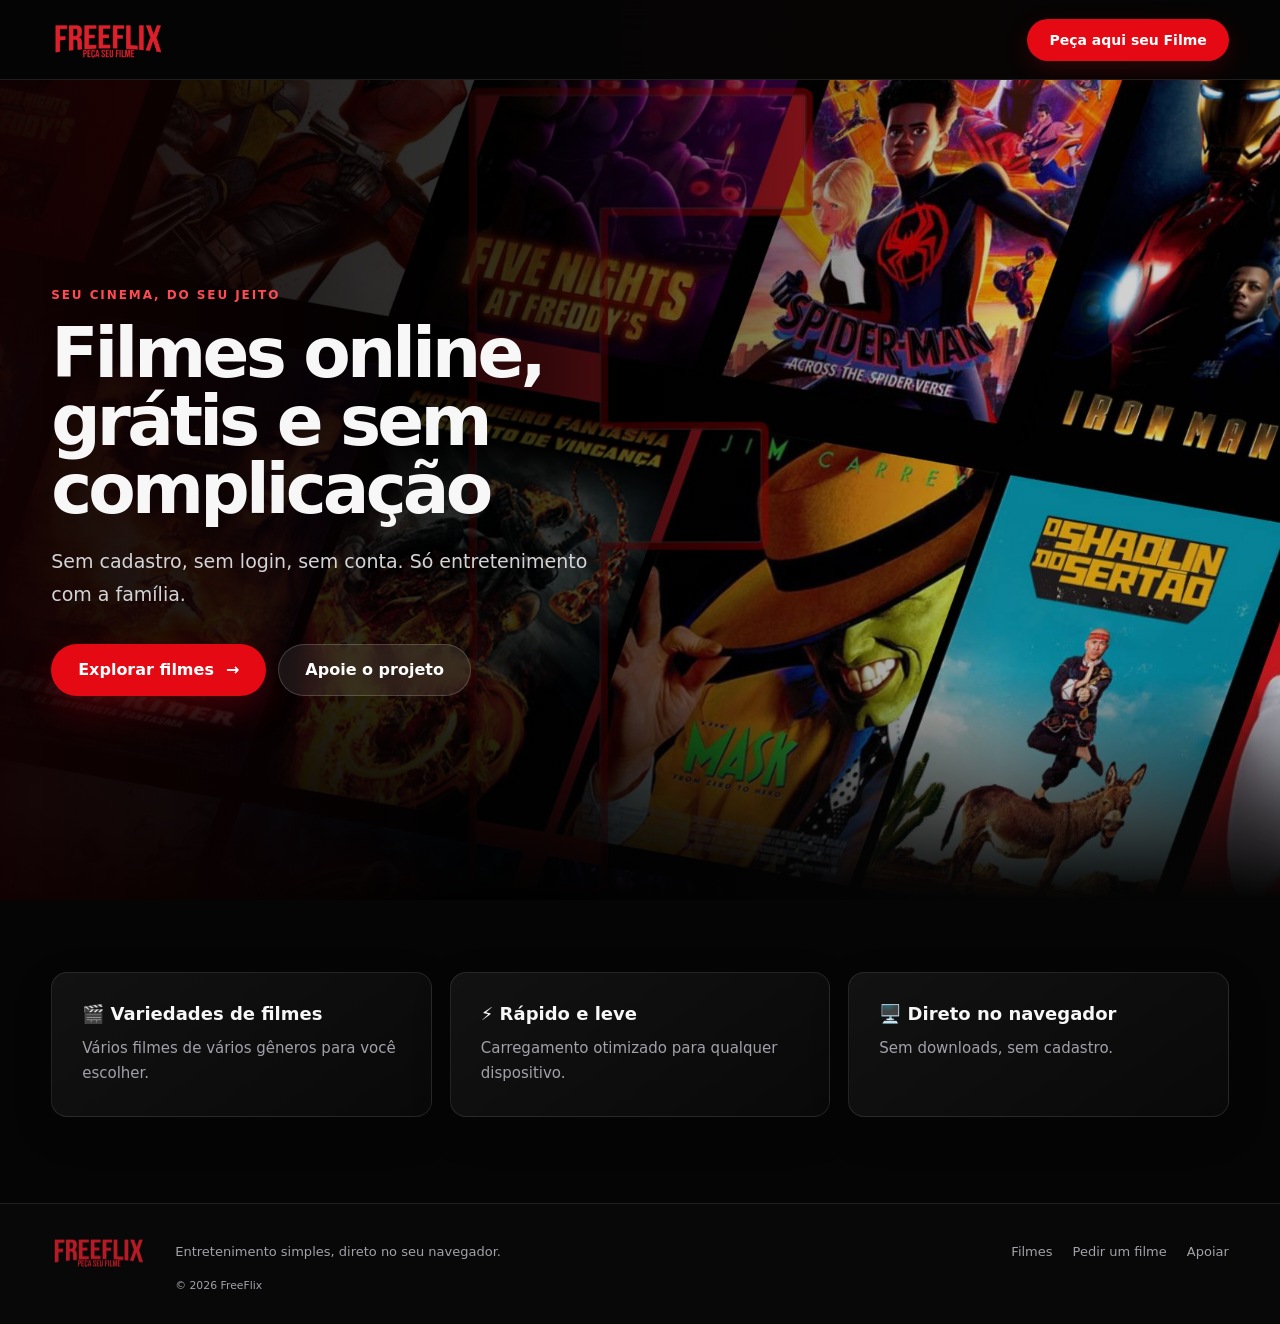
==== index.html @ 58e2fba1 "Add files via upload" ====
<!DOCTYPE html>

<html lang="pt-BR">
<head>
<meta charset="utf-8"/>
<meta content="width=device-width, initial-scale=1.0" name="viewport"/>
<title>FreeFlix | Filmes Online</title>
<meta name="description" content="Encontre filmes para assistir online no FreeFlix, sem cadastro e direto no navegador."/>
<!-- FAVICON -->

<link href="assets/css/base.css" rel="stylesheet"/><link href="assets/css/header.css" rel="stylesheet"/><link href="assets/css/index.css" rel="stylesheet"/><link href="assets/css/footer.css" rel="stylesheet"/><link href="favicon.ico" rel="icon" type="image/x-icon"/></head>
<body data-page="index"><a class="skip-link" href="#conteudo">Ir para o conteúdo</a><div id="header-slot"></div>

<main id="conteudo"><section class="hero">
<div class="hero-content">
<span class="eyebrow">Seu cinema, do seu jeito</span>
<h1>Filmes online, grátis e sem complicação</h1>
<p>
        Sem cadastro, sem login, sem conta.
        Só entretenimento com a família.
      </p>
<div class="hero-buttons">
<a class="button-primary" href="filmes.html">Explorar filmes <span aria-hidden="true">→</span></a>
<a class="button-secondary" href="apoio.html">Apoie o projeto</a>
</div>
</div>
</section></main>
<section class="info">
<div>
<h3>🎬 Variedades de filmes</h3>
<p>Vários filmes de vários gêneros para você escolher.</p>
</div>
<div>
<h3>⚡ Rápido e leve</h3>
<p>Carregamento otimizado para qualquer dispositivo.</p>
</div>
<div>
<h3>🖥️ Direto no navegador</h3>
<p>Sem downloads, sem cadastro.</p>
</div>
</section>

<div id="footer-slot"></div><script src="assets/js/include.js"></script></body>
</html>
---- assets/css/base.css ----
/* FreeFlix — base visual */
:root{--header-h:80px;--pad-x:clamp(20px,4vw,64px);--red:#e50914;--red-dark:#b20710;--surface:#111113;--surface-soft:#18181b;--border:rgba(255,255,255,.1);--muted:#a1a1aa;--text:#f7f7f8;--shadow:0 24px 70px rgba(0,0,0,.45);--radius:16px}
*,*::before,*::after{box-sizing:border-box}html{height:100%;scroll-behavior:smooth}body{min-height:100%;margin:0;padding-top:var(--header-h);background:#050505;color:var(--text);overflow-x:hidden;font-family:Inter,ui-sans-serif,system-ui,-apple-system,BlinkMacSystemFont,"Segoe UI",sans-serif;-webkit-font-smoothing:antialiased}body::before{content:"";position:fixed;inset:0;z-index:-1;pointer-events:none;background:radial-gradient(circle at 70% 5%,rgba(229,9,20,.08),transparent 27rem)}a{color:inherit}.container{max-width:1200px;margin-inline:auto}button,input,textarea{font:inherit}img{max-width:100%}::selection{background:var(--red);color:#fff}:focus-visible{outline:3px solid rgba(255,55,65,.75);outline-offset:3px}.skip-link{position:fixed;top:10px;left:12px;z-index:2000;transform:translateY(-160%);padding:10px 14px;border-radius:8px;background:#fff;color:#000;font-weight:700;text-decoration:none;transition:transform .15s}.skip-link:focus{transform:translateY(0)}
@media(max-width:768px){:root{--header-h:64px;--pad-x:20px}}@media(prefers-reduced-motion:reduce){html{scroll-behavior:auto}*,*::before,*::after{animation-duration:.01ms!important;animation-iteration-count:1!important;transition-duration:.01ms!important}}

/* Mobile e Smart TV */
@media(max-width:768px){:root{--pad-x:16px}body{-webkit-text-size-adjust:100%;touch-action:manipulation}}
@media(min-width:1600px){:root{--header-h:96px;--pad-x:clamp(64px,5vw,110px)}body{font-size:18px}:focus-visible{outline:5px solid #fff;outline-offset:6px}}

/* Escala compacta para telas grandes */
@media(min-width:1600px){:root{--header-h:82px;--pad-x:clamp(44px,4vw,78px)}body{font-size:16px}}
---- assets/css/header.css ----
.site-header{position:fixed;inset:0 0 auto;height:var(--header-h);z-index:999;background:rgba(5,5,5,.82);border-bottom:1px solid var(--border);backdrop-filter:blur(18px);-webkit-backdrop-filter:blur(18px)}
.header-inner{height:100%;padding-inline:var(--pad-x);display:flex;align-items:center;justify-content:space-between;gap:16px;max-width:1500px;margin:auto}
.brand{display:inline-flex;border-radius:6px}
.brand img{display:block;width:auto;height:38px;object-fit:contain}
.header-actions{display:flex;align-items:center;gap:12px}
.btn-top{display:inline-flex;align-items:center;justify-content:center;min-height:42px;padding:10px 21px;border:1px solid transparent;border-radius:999px;background:var(--red);box-shadow:0 8px 25px rgba(229,9,20,.18);color:#fff;font-size:14px;font-weight:750;line-height:1;text-decoration:none;white-space:nowrap;transition:transform .2s,background .2s,box-shadow .2s}
.btn-top:hover{background:#f20d19;box-shadow:0 10px 30px rgba(229,9,20,.32);transform:translateY(-1px)}
@media(max-width:768px){.brand img{height:31px}
.btn-top{min-height:38px;padding:8px 15px;font-size:12px}
}

@media(max-width:768px){.btn-top{min-height:44px}}
@media(min-width:1600px){
  .header-inner{max-width:1800px}
  .brand img{height:50px}
  .btn-top{min-height:58px;padding:14px 30px;font-size:19px}
  .header-actions{gap:20px}
}

/* Cabeçalho compacto em TV */
@media(min-width:1600px){
  .header-inner{max-width:1680px}
  .brand img{height:40px}
  .btn-top{min-height:46px;padding:11px 22px;font-size:15px}
  .header-actions{gap:14px}
}
---- assets/css/index.css ----
.hero{position:relative;min-height:calc(100svh - var(--header-h));display:flex;align-items:center;padding:72px max(var(--pad-x),calc((100vw - 1400px)/2));isolation:isolate;background:linear-gradient(90deg,rgba(0,0,0,.97) 0%,rgba(0,0,0,.78) 42%,rgba(0,0,0,.18) 78%),linear-gradient(0deg,#050505 0%,transparent 28%),url("../img/fundo.jpg") center 32%/cover no-repeat}.hero::after{content:"";position:absolute;inset:0;z-index:-1;background:linear-gradient(90deg,rgba(229,9,20,.16),transparent 35%);mix-blend-mode:screen;opacity:.45}.hero-content{max-width:670px}.eyebrow{display:inline-block;margin-bottom:18px;color:#ff4b54;font-size:12px;font-weight:850;letter-spacing:.16em;text-transform:uppercase}.hero h1{max-width:650px;margin:0 0 22px;font-size:clamp(42px,5.4vw,76px);line-height:.98;letter-spacing:-.055em;text-wrap:balance}.hero p{max-width:580px;margin:0 0 34px;color:#d4d4d8;font-size:clamp(16px,1.5vw,19px);line-height:1.7}.hero-buttons{display:flex;gap:12px;flex-wrap:wrap}.hero-buttons a{display:inline-flex;align-items:center;justify-content:center;gap:12px;min-height:52px;padding:14px 26px;border:1px solid transparent;border-radius:999px;color:#fff;font-weight:780;text-decoration:none;transition:transform .2s,background .2s,border-color .2s}.hero-buttons a:hover{transform:translateY(-2px)}.button-primary{background:var(--red);box-shadow:0 14px 34px rgba(229,9,20,.24)}.button-primary:hover{background:#f20d19}.button-secondary{background:rgba(255,255,255,.08);border-color:rgba(255,255,255,.18)!important;backdrop-filter:blur(10px)}.button-secondary:hover{background:rgba(255,255,255,.14)}.info{display:grid;grid-template-columns:repeat(3,1fr);gap:18px;max-width:1400px;margin:auto;padding:72px var(--pad-x) 86px}.info div{padding:30px;border:1px solid var(--border);border-radius:var(--radius);background:linear-gradient(145deg,rgba(255,255,255,.055),rgba(255,255,255,.018));box-shadow:0 14px 40px rgba(0,0,0,.16)}.info h3{margin:0 0 12px;font-size:18px}.info p{margin:0;color:var(--muted);font-size:15px;line-height:1.65}@media(max-width:800px){.hero{min-height:650px;padding:72px var(--pad-x);text-align:left;background-position:62% center}.hero::before{content:"";position:absolute;inset:0;z-index:-1;background:rgba(0,0,0,.25)}.hero h1{font-size:clamp(38px,12vw,54px)}.hero-buttons a{flex:1;min-width:155px}.info{grid-template-columns:1fr;padding-block:52px;gap:14px}}
---- assets/css/footer.css ----
.site-footer{border-top:1px solid var(--border);background:#080808}.footer-inner{max-width:1400px;margin:auto;padding:32px var(--pad-x);display:grid;grid-template-columns:auto 1fr auto;align-items:center;gap:12px 28px;color:var(--muted);font-size:13px}.footer-brand{display:inline-flex}.footer-brand img{display:block;width:96px;height:auto;opacity:.82}.footer-inner p,.footer-inner small{margin:0}.footer-inner nav{display:flex;justify-content:flex-end;gap:20px}.footer-inner nav a{text-decoration:none;transition:color .2s}.footer-inner nav a:hover{color:#fff}.footer-inner small{grid-column:2/4}@media(max-width:700px){.footer-inner{grid-template-columns:1fr;text-align:center}.footer-brand{justify-self:center}.footer-inner nav{justify-content:center;flex-wrap:wrap}.footer-inner small{grid-column:auto}}
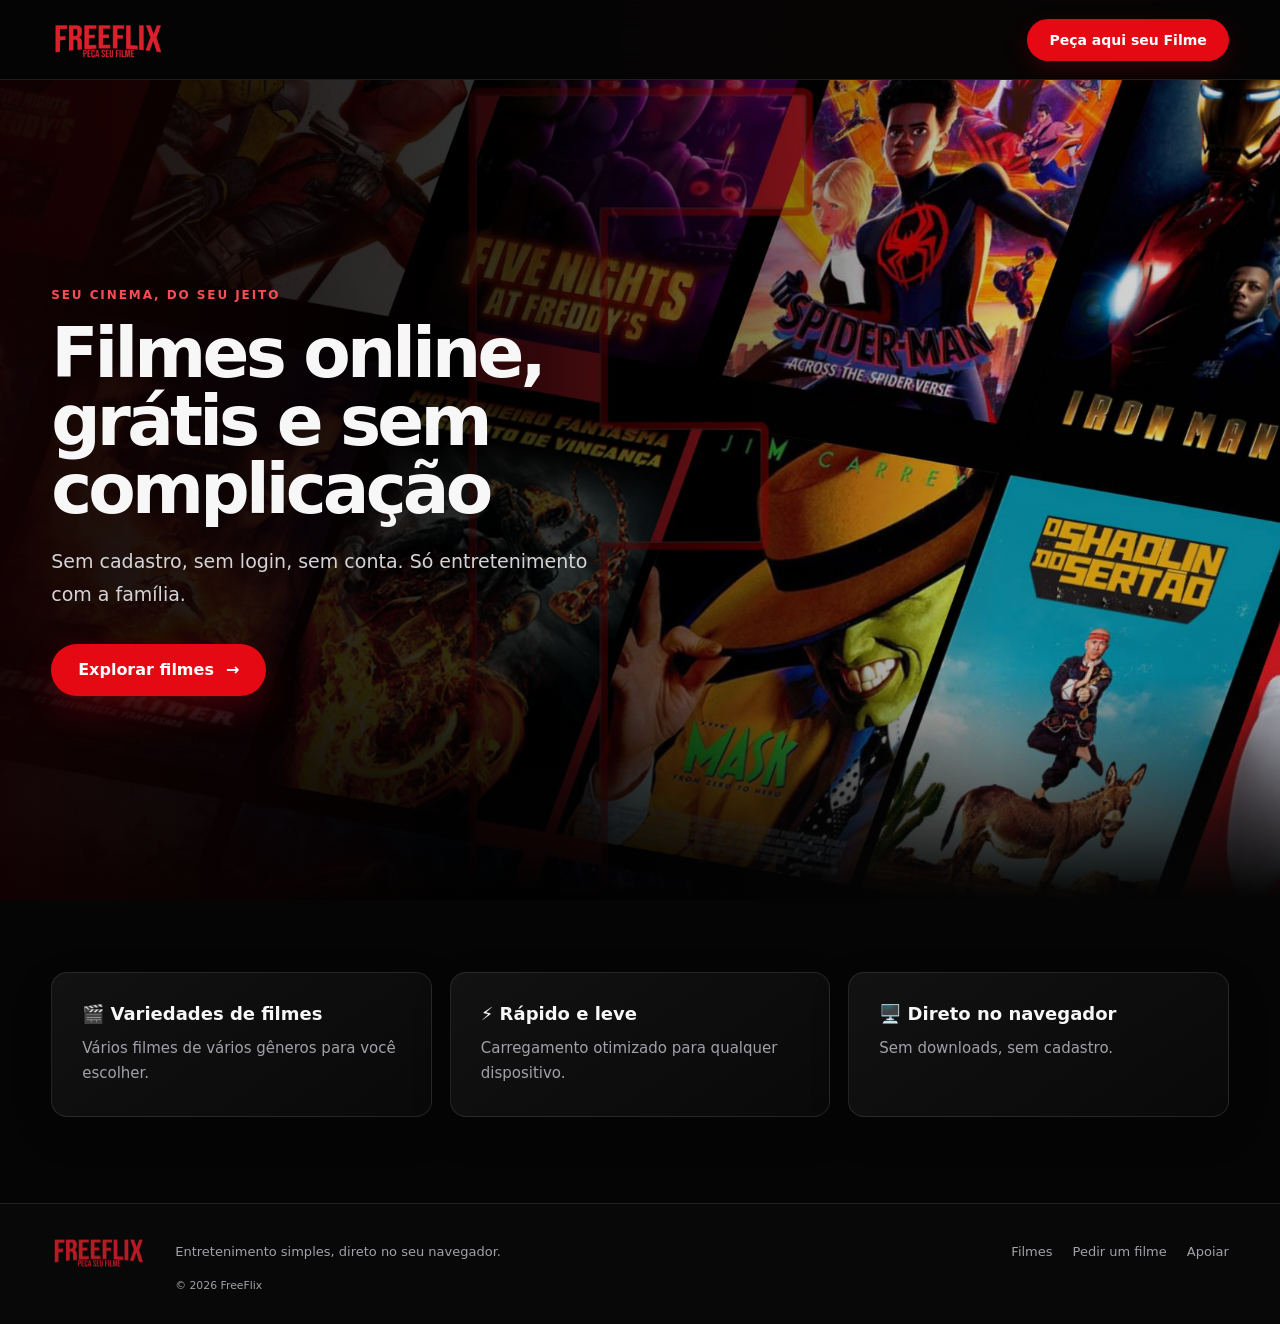
==== commit 8979fda9: "Add files via upload" ====
--- a/index.html
+++ b/index.html
@@ -21,7 +21,6 @@
       </p>
 <div class="hero-buttons">
 <a class="button-primary" href="filmes.html">Explorar filmes <span aria-hidden="true">→</span></a>
-<a class="button-secondary" href="apoio.html">Apoie o projeto</a>
 </div>
 </div>
 </section></main>
